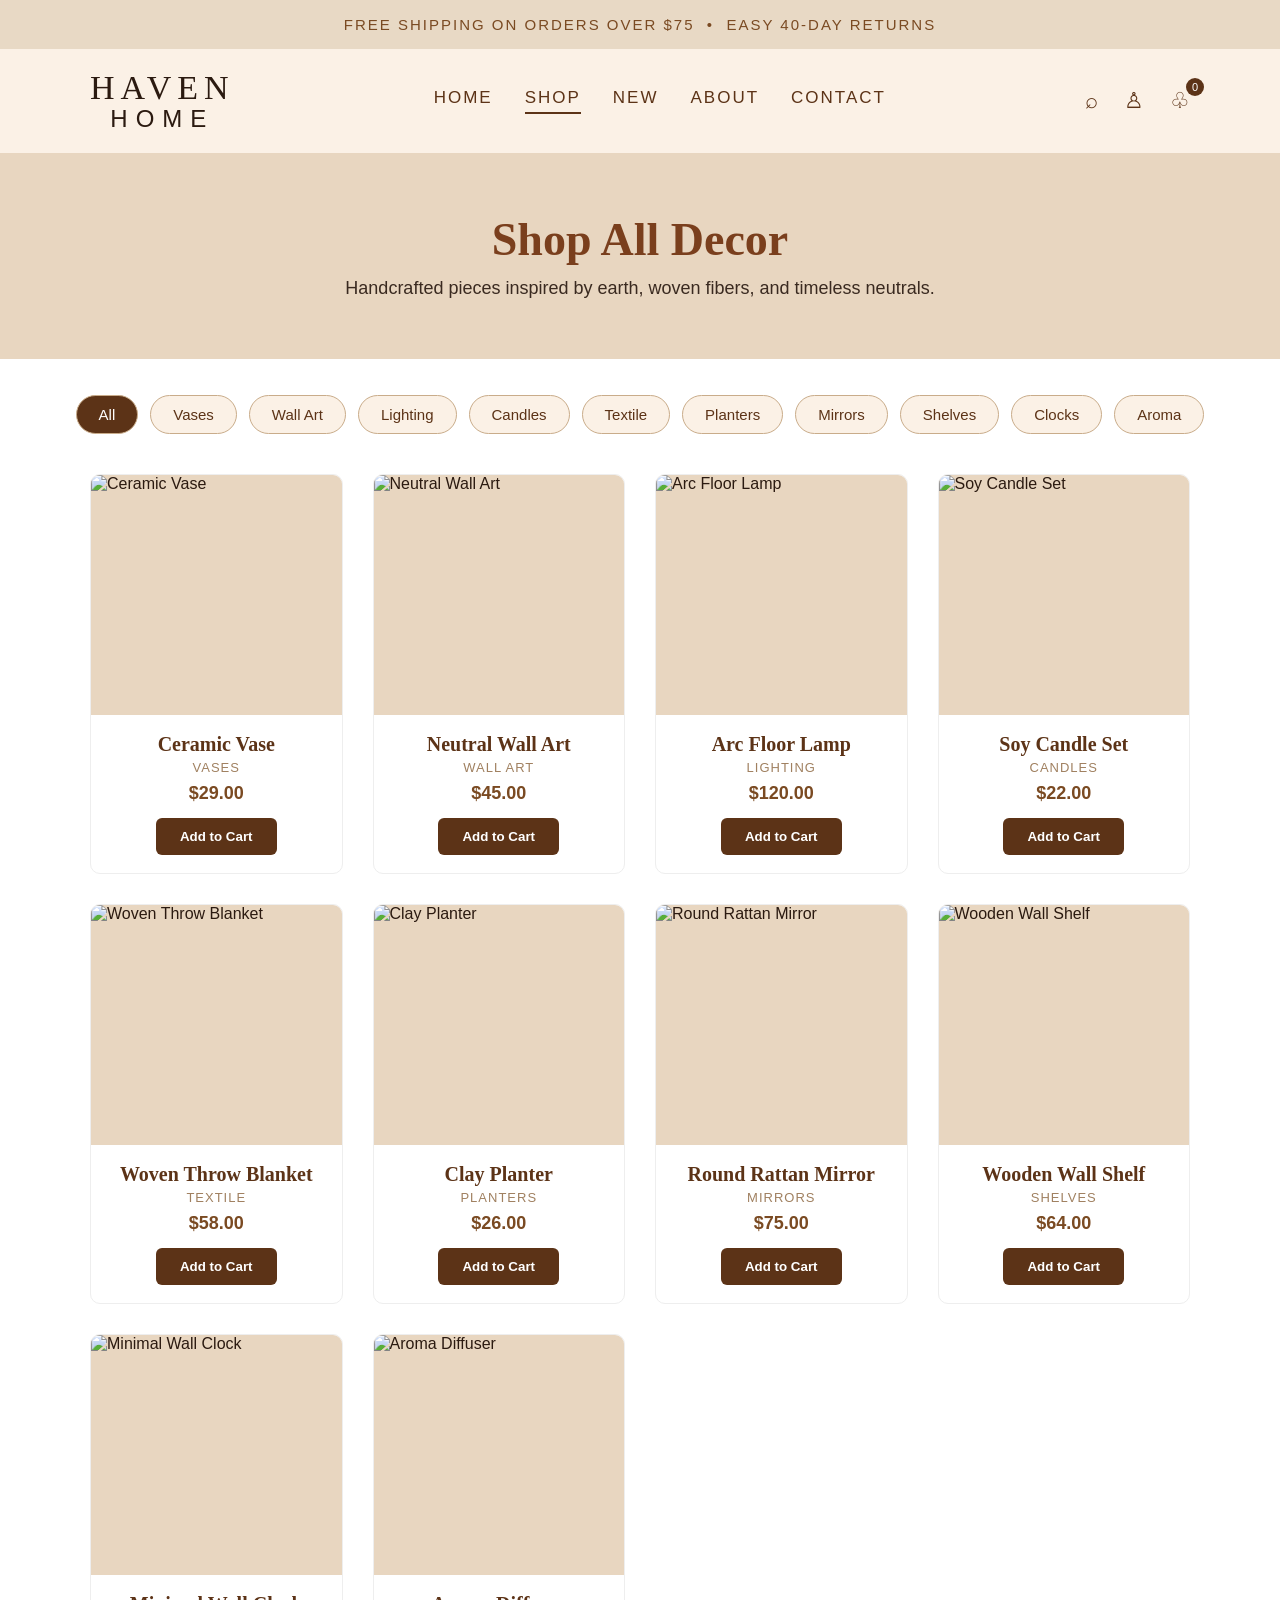
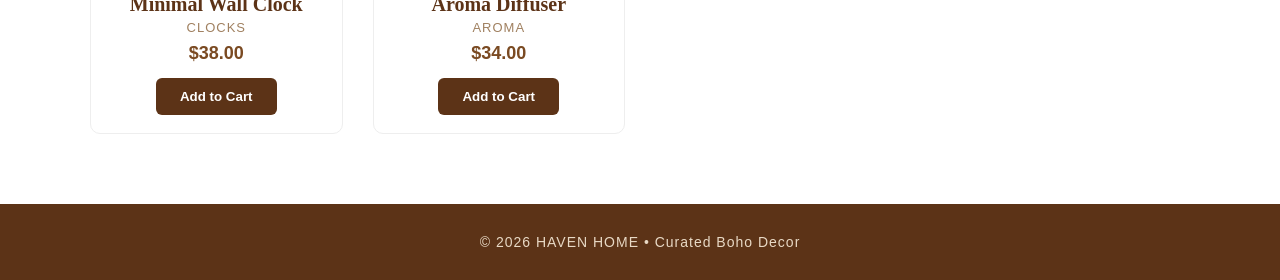
==== shop.html @ b8f20852 "Add files via upload" ====
<!DOCTYPE html>
<html lang="en">
<head>
  <meta charset="UTF-8">
  <meta name="viewport" content="width=device-width, initial-scale=1.0">
  <title>Shop - Haven Home</title>
  <style>
    * { margin: 0; padding: 0; box-sizing: border-box; }
    body { font-family: Arial, Helvetica, sans-serif; color: #2b1a10; background: #fff; }
    a { text-decoration: none; color: inherit; }

    /* Top announcement bar */
    .announce {
      background: #e8d9c5; color: #7a4a22; text-align: center;
      padding: 16px; font-size: 15px; letter-spacing: 2px; text-transform: uppercase;
    }

    /* Header / Navbar */
    header {
      background: #fbf1e6; display: flex; align-items: center;
      justify-content: space-between; padding: 20px 90px;
    }
    .logo { text-align: center; font-family: Georgia, serif; line-height: 1.1; }
    .logo .big { font-size: 34px; letter-spacing: 6px; }
    .logo .small { font-size: 24px; letter-spacing: 8px; font-family: Arial, sans-serif; }
    nav { display: flex; gap: 32px; }
    nav a { font-size: 17px; letter-spacing: 2px; text-transform: uppercase; color: #5c3317; padding-bottom: 4px; }
    nav a:hover, nav a.active { border-bottom: 2px solid #5c3317; }
    .icons { display: flex; gap: 26px; align-items: center; font-size: 22px; color: #5c3317; }
    .cart { position: relative; }
    .cart small {
      position: absolute; top: -10px; right: -14px; background: #5c3317; color: #fff;
      font-size: 11px; width: 18px; height: 18px; border-radius: 50%;
      display: flex; align-items: center; justify-content: center;
    }

    /* Page banner */
    .banner { background: #e8d6c0; text-align: center; padding: 60px 20px; }
    .banner h1 { font-family: Georgia, serif; font-size: 46px; color: #7a3f1d; margin-bottom: 12px; }
    .banner p { font-size: 18px; color: #3a2a20; }

    /* Filter buttons */
    .filters { display: flex; justify-content: center; gap: 12px; padding: 36px 20px 10px; flex-wrap: wrap; }
    .filters button {
      background: #fbf1e6; border: 1px solid #c9ac8a; color: #5c3317;
      padding: 10px 22px; border-radius: 30px; font-size: 15px; cursor: pointer; transition: 0.3s;
    }
    .filters button:hover, .filters button.active { background: #5c3317; color: #fff; }

    /* Product grid */
    .products {
      display: grid; grid-template-columns: repeat(auto-fit, minmax(230px, 1fr));
      gap: 30px; padding: 30px 90px 70px;
    }
    .card { border: 1px solid #eee; border-radius: 10px; overflow: hidden; transition: 0.3s; background: #fff; }
    .card:hover { transform: translateY(-6px); box-shadow: 0 10px 25px rgba(92,51,23,0.15); }
    .card img { width: 100%; height: 240px; object-fit: cover; display: block; background: #e8d6c0; }
    .card .info { padding: 18px; text-align: center; }
    .card h3 { font-family: Georgia, serif; font-size: 20px; color: #5c3317; margin-bottom: 4px; }
    .card .cat { font-size: 13px; color: #a08060; letter-spacing: 1px; text-transform: uppercase; margin-bottom: 8px; }
    .card .price { color: #7a4a22; font-size: 18px; font-weight: bold; margin-bottom: 14px; }
    .card button {
      background: #5c3317; color: #fff; border: none; padding: 11px 24px;
      border-radius: 6px; font-weight: bold; cursor: pointer; transition: 0.3s;
    }
    .card button:hover { background: #7a3f1d; }

    /* Footer */
    footer { background: #5c3317; color: #e8d9c5; text-align: center; padding: 30px 20px; font-size: 14px; letter-spacing: 1px; }

    @media (max-width: 900px) {
      header { flex-direction: column; gap: 16px; padding: 20px; }
      nav { gap: 18px; flex-wrap: wrap; justify-content: center; }
      .products { padding: 20px; }
    }
  </style>
</head>
<body>

  <div class="announce">Free shipping on orders over $75 &nbsp;•&nbsp; Easy 40-day returns</div>

  <header>
    <div class="logo">
      <div class="big">HAVEN</div>
      <div class="small">HOME</div>
    </div>

    <nav>
      <a href="index.html">Home</a>
      <a href="shop.html" class="active">Shop</a>
      <a href="new.html">New</a>
      <a href="about.html">About</a>
      <a href="contact.html">Contact</a>
    </nav>

    <div class="icons">
      <span>⌕</span>
      <span>♙</span>
      <span class="cart">♧<small id="cartCount">0</small></span>
    </div>
  </header>

  <section class="banner">
    <h1>Shop All Decor</h1>
    <p>Handcrafted pieces inspired by earth, woven fibers, and timeless neutrals.</p>
  </section>

  <div class="filters">
    <button class="active" data-filter="all">All</button>
    <button data-filter="Vases">Vases</button>
    <button data-filter="Wall Art">Wall Art</button>
    <button data-filter="Lighting">Lighting</button>
    <button data-filter="Candles">Candles</button>
    <button data-filter="Textile">Textile</button>
    <button data-filter="Planters">Planters</button>
    <button data-filter="Mirrors">Mirrors</button>
    <button data-filter="Shelves">Shelves</button>
    <button data-filter="Clocks">Clocks</button>
    <button data-filter="Aroma">Aroma</button>
  </div>

  <section class="products">

    <div class="card" data-cat="Vases">
      <img src="https://images.unsplash.com/photo-1612196808214-b8e1d6145a8c?auto=format&fit=crop&w=500&q=80" alt="Ceramic Vase">
      <div class="info"><h3>Ceramic Vase</h3><div class="cat">Vases</div><div class="price">$29.00</div><button onclick="addToCart()">Add to Cart</button></div>
    </div>

    <div class="card" data-cat="Wall Art">
      <img src="https://images.unsplash.com/photo-1549490349-8643362247b5?auto=format&fit=crop&w=500&q=80" alt="Neutral Wall Art">
      <div class="info"><h3>Neutral Wall Art</h3><div class="cat">Wall Art</div><div class="price">$45.00</div><button onclick="addToCart()">Add to Cart</button></div>
    </div>

    <div class="card" data-cat="Lighting">
      <img src="https://images.unsplash.com/photo-1540932239986-30128078f3c5?auto=format&fit=crop&w=500&q=80" alt="Arc Floor Lamp">
      <div class="info"><h3>Arc Floor Lamp</h3><div class="cat">Lighting</div><div class="price">$120.00</div><button onclick="addToCart()">Add to Cart</button></div>
    </div>

    <div class="card" data-cat="Candles">
      <img src="https://images.unsplash.com/photo-1603006905003-be475563bc59?auto=format&fit=crop&w=500&q=80" alt="Soy Candle Set">
      <div class="info"><h3>Soy Candle Set</h3><div class="cat">Candles</div><div class="price">$22.00</div><button onclick="addToCart()">Add to Cart</button></div>
    </div>

    <div class="card" data-cat="Textile">
      <img src="https://images.unsplash.com/photo-1584100936595-c0654b55a2e2?auto=format&fit=crop&w=500&q=80" alt="Woven Throw Blanket">
      <div class="info"><h3>Woven Throw Blanket</h3><div class="cat">Textile</div><div class="price">$58.00</div><button onclick="addToCart()">Add to Cart</button></div>
    </div>

    <div class="card" data-cat="Planters">
      <img src="https://images.unsplash.com/photo-1459411621453-7b03977f4bfc?auto=format&fit=crop&w=500&q=80" alt="Clay Planter">
      <div class="info"><h3>Clay Planter</h3><div class="cat">Planters</div><div class="price">$26.00</div><button onclick="addToCart()">Add to Cart</button></div>
    </div>

    <div class="card" data-cat="Mirrors">
      <img src="https://images.unsplash.com/photo-1618220179428-22790b461013?auto=format&fit=crop&w=500&q=80" alt="Round Rattan Mirror">
      <div class="info"><h3>Round Rattan Mirror</h3><div class="cat">Mirrors</div><div class="price">$75.00</div><button onclick="addToCart()">Add to Cart</button></div>
    </div>

    <div class="card" data-cat="Shelves">
      <img src="https://images.unsplash.com/photo-1594620302200-9a762244a156?auto=format&fit=crop&w=500&q=80" alt="Wooden Wall Shelf">
      <div class="info"><h3>Wooden Wall Shelf</h3><div class="cat">Shelves</div><div class="price">$64.00</div><button onclick="addToCart()">Add to Cart</button></div>
    </div>

    <div class="card" data-cat="Clocks">
      <img src="https://images.unsplash.com/photo-1509048191080-d2984bad6ae5?auto=format&fit=crop&w=500&q=80" alt="Minimal Wall Clock">
      <div class="info"><h3>Minimal Wall Clock</h3><div class="cat">Clocks</div><div class="price">$38.00</div><button onclick="addToCart()">Add to Cart</button></div>
    </div>

    <div class="card" data-cat="Aroma">
      <img src="https://images.unsplash.com/photo-1608571423902-eed4a5ad8108?auto=format&fit=crop&w=500&q=80" alt="Aroma Diffuser">
      <div class="info"><h3>Aroma Diffuser</h3><div class="cat">Aroma</div><div class="price">$34.00</div><button onclick="addToCart()">Add to Cart</button></div>
    </div>

  </section>

  <footer>© 2026 HAVEN HOME • Curated Boho Decor</footer>

  <script>
    // Cart count
    let count = 0;
    function addToCart() {
      count++;
      document.getElementById("cartCount").textContent = count;
    }

    // Category filter
    const buttons = document.querySelectorAll(".filters button");
    const cards = document.querySelectorAll(".card");
    buttons.forEach(btn => {
      btn.addEventListener("click", () => {
        buttons.forEach(b => b.classList.remove("active"));
        btn.classList.add("active");
        const f = btn.dataset.filter;
        cards.forEach(c => {
          c.style.display = (f === "all" || c.dataset.cat === f) ? "block" : "none";
        });
      });
    });
  </script>
</body>
</html>
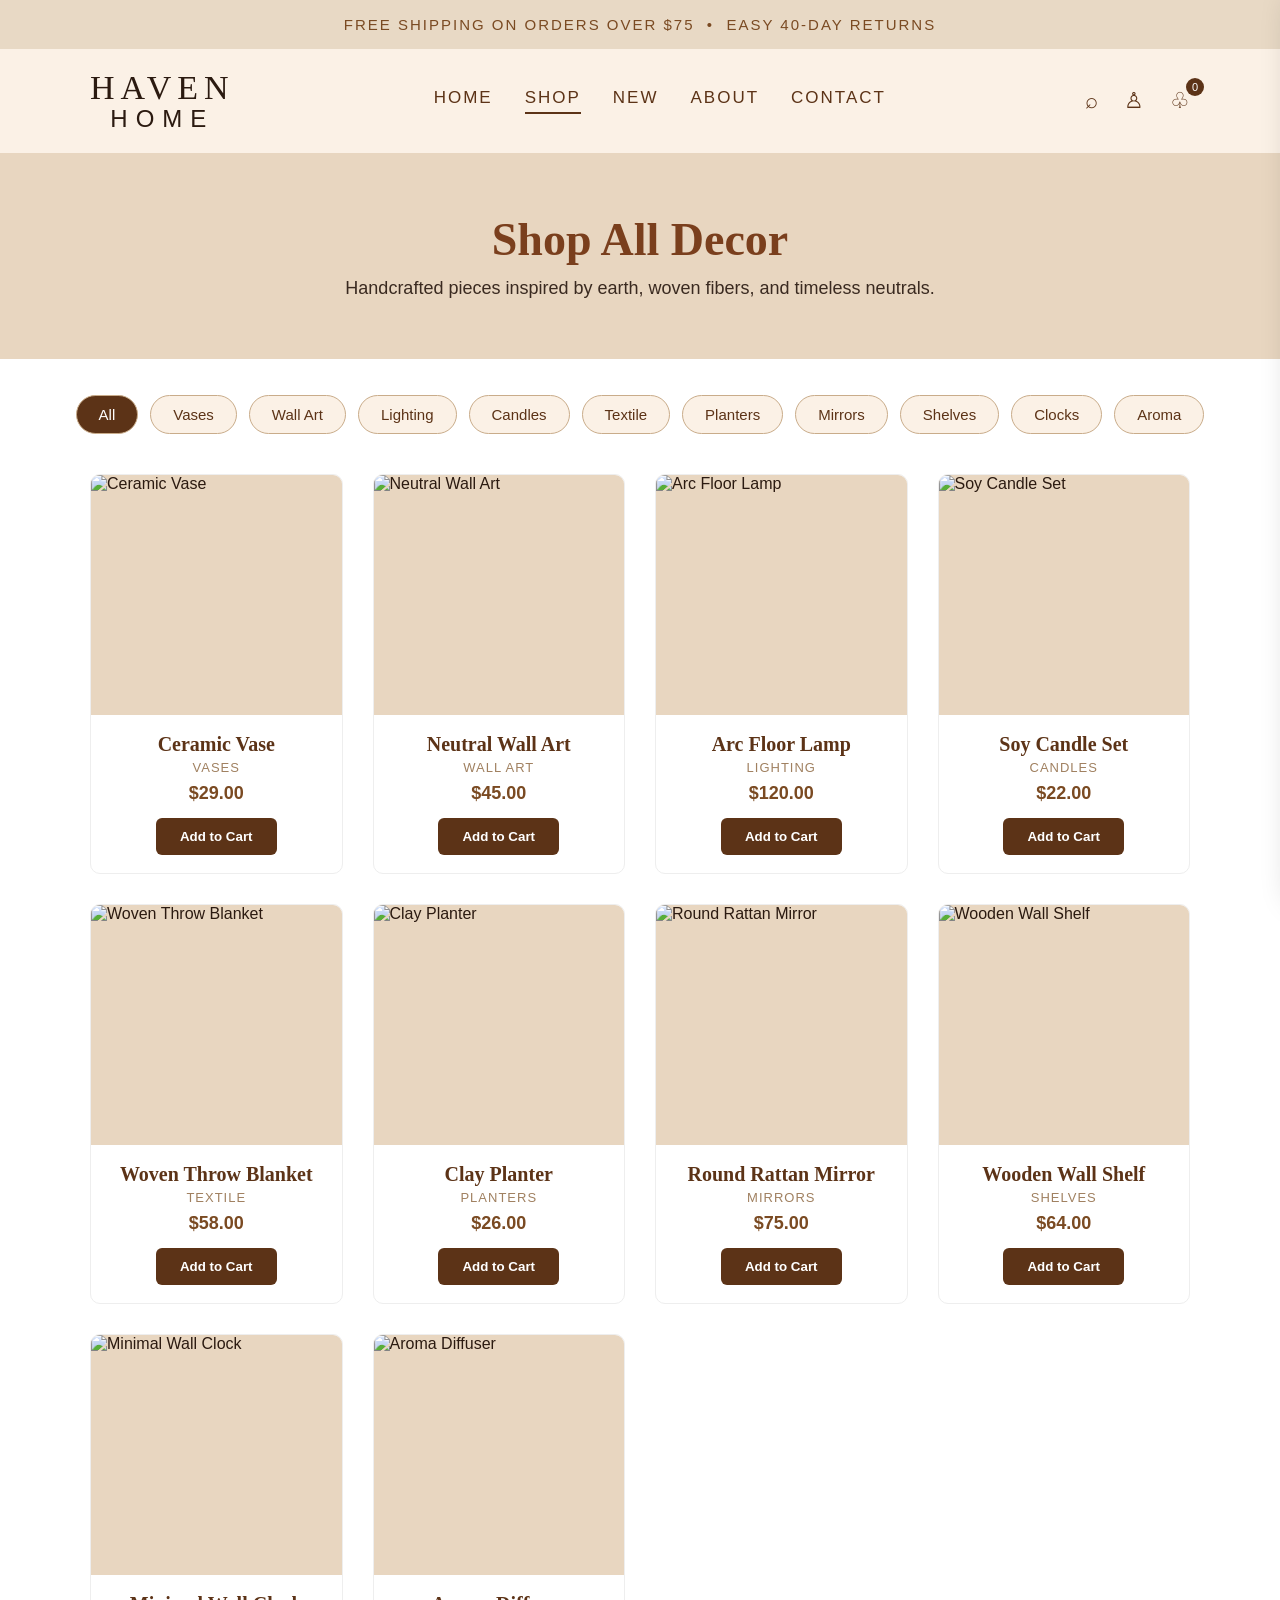
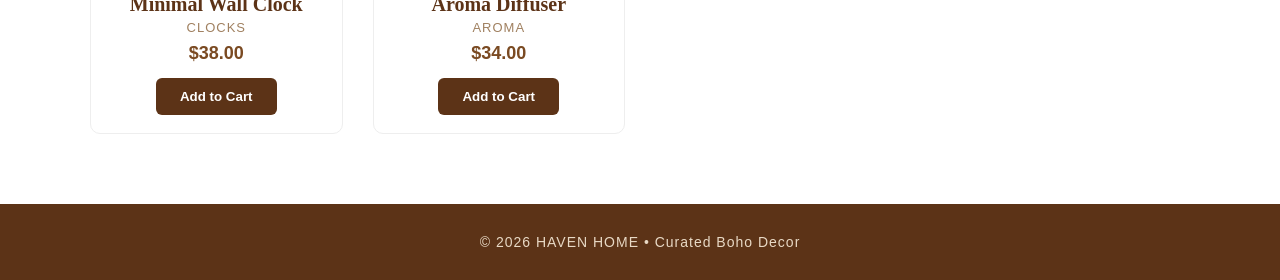
==== commit e848c9f8: "Add files via upload" ====
--- a/shop.html
+++ b/shop.html
@@ -27,7 +27,10 @@
     nav a { font-size: 17px; letter-spacing: 2px; text-transform: uppercase; color: #5c3317; padding-bottom: 4px; }
     nav a:hover, nav a.active { border-bottom: 2px solid #5c3317; }
     .icons { display: flex; gap: 26px; align-items: center; font-size: 22px; color: #5c3317; }
-    .cart { position: relative; }
+    .cart {
+      position: relative; cursor: pointer; background: none; border: none;
+      font-size: 22px; color: #5c3317; font-family: inherit;
+    }
     .cart small {
       position: absolute; top: -10px; right: -14px; background: #5c3317; color: #fff;
       font-size: 11px; width: 18px; height: 18px; border-radius: 50%;
@@ -65,6 +68,64 @@
     }
     .card button:hover { background: #7a3f1d; }
 
+    /* ---------- Cart drawer (side panel) ---------- */
+    .overlay {
+      position: fixed; inset: 0; background: rgba(0,0,0,0.45); opacity: 0;
+      pointer-events: none; transition: 0.3s; z-index: 900;
+    }
+    .overlay.show { opacity: 1; pointer-events: auto; }
+
+    .drawer {
+      position: fixed; top: 0; right: -440px; width: 420px; max-width: 100%; height: 100%;
+      background: #fff; z-index: 1000; display: flex; flex-direction: column;
+      box-shadow: -8px 0 30px rgba(0,0,0,0.2); transition: right 0.35s ease;
+    }
+    .drawer.open { right: 0; }
+
+    .drawer-head {
+      background: #fbf1e6; padding: 20px 24px; display: flex;
+      justify-content: space-between; align-items: center; border-bottom: 1px solid #eadcc9;
+    }
+    .drawer-head h2 { font-family: Georgia, serif; color: #5c3317; font-size: 24px; }
+    .close-btn { background: none; border: none; font-size: 26px; cursor: pointer; color: #5c3317; }
+
+    .drawer-items { flex: 1; overflow-y: auto; padding: 18px 24px; }
+    .d-item {
+      display: flex; gap: 14px; align-items: center; padding: 14px 0;
+      border-bottom: 1px solid #f0e6d8;
+    }
+    .d-item img { width: 76px; height: 76px; object-fit: cover; border-radius: 8px; background: #e8d6c0; }
+    .d-info { flex: 1; }
+    .d-info h4 { font-family: Georgia, serif; color: #5c3317; font-size: 16px; margin-bottom: 2px; }
+    .d-info .d-cat { font-size: 12px; color: #a08060; letter-spacing: 1px; text-transform: uppercase; margin-bottom: 4px; }
+    .d-info .d-price { font-size: 14px; color: #7a4a22; margin-bottom: 8px; }
+    .d-qty { display: flex; align-items: center; gap: 8px; }
+    .d-qty button {
+      width: 26px; height: 26px; border: 1px solid #c9ac8a; background: #fbf1e6;
+      color: #5c3317; border-radius: 5px; font-size: 16px; cursor: pointer;
+    }
+    .d-qty button:hover { background: #5c3317; color: #fff; }
+    .d-qty span { min-width: 18px; text-align: center; font-weight: bold; font-size: 14px; }
+    .d-right { text-align: right; }
+    .d-right .d-total { font-weight: bold; color: #5c3317; font-size: 15px; margin-bottom: 8px; }
+    .d-remove { background: none; border: none; color: #b03a2e; cursor: pointer; font-size: 18px; }
+
+    .d-empty { text-align: center; padding: 60px 10px; color: #7a4a22; }
+    .d-empty h3 { font-family: Georgia, serif; color: #5c3317; font-size: 24px; margin-bottom: 8px; }
+
+    .drawer-foot { padding: 20px 24px; background: #fbf1e6; border-top: 1px solid #eadcc9; }
+    .d-row { display: flex; justify-content: space-between; margin-bottom: 8px; font-size: 15px; }
+    .d-row.big { font-size: 19px; font-weight: bold; color: #5c3317; border-top: 1px solid #c9ac8a; padding-top: 10px; margin-top: 6px; }
+    .d-note { font-size: 12px; color: #7a4a22; margin-bottom: 10px; }
+    .d-btn {
+      display: block; width: 100%; text-align: center; background: #5c3317; color: #fff;
+      border: none; padding: 13px; border-radius: 6px; font-weight: bold; font-size: 15px;
+      cursor: pointer; margin-top: 10px; transition: 0.3s;
+    }
+    .d-btn:hover { background: #7a3f1d; }
+    .d-btn.light { background: transparent; color: #5c3317; border: 1px solid #5c3317; }
+    .d-btn.light:hover { background: #5c3317; color: #fff; }
+
     /* Footer */
     footer { background: #5c3317; color: #e8d9c5; text-align: center; padding: 30px 20px; font-size: 14px; letter-spacing: 1px; }
 
@@ -96,7 +157,7 @@
     <div class="icons">
       <span>⌕</span>
       <span>♙</span>
-      <span class="cart">♧<small id="cartCount">0</small></span>
+      <button class="cart" onclick="openCart()" title="Open Cart">♧<small id="cartCount">0</small></button>
     </div>
   </header>
 
@@ -123,67 +184,185 @@
 
     <div class="card" data-cat="Vases">
       <img src="https://images.unsplash.com/photo-1612196808214-b8e1d6145a8c?auto=format&fit=crop&w=500&q=80" alt="Ceramic Vase">
-      <div class="info"><h3>Ceramic Vase</h3><div class="cat">Vases</div><div class="price">$29.00</div><button onclick="addToCart()">Add to Cart</button></div>
+      <div class="info"><h3>Ceramic Vase</h3><div class="cat">Vases</div><div class="price">$29.00</div><button onclick="addToCart(this)">Add to Cart</button></div>
     </div>
 
     <div class="card" data-cat="Wall Art">
       <img src="https://images.unsplash.com/photo-1549490349-8643362247b5?auto=format&fit=crop&w=500&q=80" alt="Neutral Wall Art">
-      <div class="info"><h3>Neutral Wall Art</h3><div class="cat">Wall Art</div><div class="price">$45.00</div><button onclick="addToCart()">Add to Cart</button></div>
+      <div class="info"><h3>Neutral Wall Art</h3><div class="cat">Wall Art</div><div class="price">$45.00</div><button onclick="addToCart(this)">Add to Cart</button></div>
     </div>
 
     <div class="card" data-cat="Lighting">
       <img src="https://images.unsplash.com/photo-1540932239986-30128078f3c5?auto=format&fit=crop&w=500&q=80" alt="Arc Floor Lamp">
-      <div class="info"><h3>Arc Floor Lamp</h3><div class="cat">Lighting</div><div class="price">$120.00</div><button onclick="addToCart()">Add to Cart</button></div>
+      <div class="info"><h3>Arc Floor Lamp</h3><div class="cat">Lighting</div><div class="price">$120.00</div><button onclick="addToCart(this)">Add to Cart</button></div>
     </div>
 
     <div class="card" data-cat="Candles">
       <img src="https://images.unsplash.com/photo-1603006905003-be475563bc59?auto=format&fit=crop&w=500&q=80" alt="Soy Candle Set">
-      <div class="info"><h3>Soy Candle Set</h3><div class="cat">Candles</div><div class="price">$22.00</div><button onclick="addToCart()">Add to Cart</button></div>
+      <div class="info"><h3>Soy Candle Set</h3><div class="cat">Candles</div><div class="price">$22.00</div><button onclick="addToCart(this)">Add to Cart</button></div>
     </div>
 
     <div class="card" data-cat="Textile">
       <img src="https://images.unsplash.com/photo-1584100936595-c0654b55a2e2?auto=format&fit=crop&w=500&q=80" alt="Woven Throw Blanket">
-      <div class="info"><h3>Woven Throw Blanket</h3><div class="cat">Textile</div><div class="price">$58.00</div><button onclick="addToCart()">Add to Cart</button></div>
+      <div class="info"><h3>Woven Throw Blanket</h3><div class="cat">Textile</div><div class="price">$58.00</div><button onclick="addToCart(this)">Add to Cart</button></div>
     </div>
 
     <div class="card" data-cat="Planters">
       <img src="https://images.unsplash.com/photo-1459411621453-7b03977f4bfc?auto=format&fit=crop&w=500&q=80" alt="Clay Planter">
-      <div class="info"><h3>Clay Planter</h3><div class="cat">Planters</div><div class="price">$26.00</div><button onclick="addToCart()">Add to Cart</button></div>
+      <div class="info"><h3>Clay Planter</h3><div class="cat">Planters</div><div class="price">$26.00</div><button onclick="addToCart(this)">Add to Cart</button></div>
     </div>
 
     <div class="card" data-cat="Mirrors">
       <img src="https://images.unsplash.com/photo-1618220179428-22790b461013?auto=format&fit=crop&w=500&q=80" alt="Round Rattan Mirror">
-      <div class="info"><h3>Round Rattan Mirror</h3><div class="cat">Mirrors</div><div class="price">$75.00</div><button onclick="addToCart()">Add to Cart</button></div>
+      <div class="info"><h3>Round Rattan Mirror</h3><div class="cat">Mirrors</div><div class="price">$75.00</div><button onclick="addToCart(this)">Add to Cart</button></div>
     </div>
 
     <div class="card" data-cat="Shelves">
       <img src="https://images.unsplash.com/photo-1594620302200-9a762244a156?auto=format&fit=crop&w=500&q=80" alt="Wooden Wall Shelf">
-      <div class="info"><h3>Wooden Wall Shelf</h3><div class="cat">Shelves</div><div class="price">$64.00</div><button onclick="addToCart()">Add to Cart</button></div>
+      <div class="info"><h3>Wooden Wall Shelf</h3><div class="cat">Shelves</div><div class="price">$64.00</div><button onclick="addToCart(this)">Add to Cart</button></div>
     </div>
 
     <div class="card" data-cat="Clocks">
       <img src="https://images.unsplash.com/photo-1509048191080-d2984bad6ae5?auto=format&fit=crop&w=500&q=80" alt="Minimal Wall Clock">
-      <div class="info"><h3>Minimal Wall Clock</h3><div class="cat">Clocks</div><div class="price">$38.00</div><button onclick="addToCart()">Add to Cart</button></div>
+      <div class="info"><h3>Minimal Wall Clock</h3><div class="cat">Clocks</div><div class="price">$38.00</div><button onclick="addToCart(this)">Add to Cart</button></div>
     </div>
 
     <div class="card" data-cat="Aroma">
       <img src="https://images.unsplash.com/photo-1608571423902-eed4a5ad8108?auto=format&fit=crop&w=500&q=80" alt="Aroma Diffuser">
-      <div class="info"><h3>Aroma Diffuser</h3><div class="cat">Aroma</div><div class="price">$34.00</div><button onclick="addToCart()">Add to Cart</button></div>
+      <div class="info"><h3>Aroma Diffuser</h3><div class="cat">Aroma</div><div class="price">$34.00</div><button onclick="addToCart(this)">Add to Cart</button></div>
     </div>
 
   </section>
 
   <footer>© 2026 HAVEN HOME • Curated Boho Decor</footer>
 
+  <!-- Cart drawer: Add to Cart ya cart icon dabane par khulta hai -->
+  <div class="overlay" id="overlay" onclick="closeCart()"></div>
+  <aside class="drawer" id="drawer">
+    <div class="drawer-head">
+      <h2>Your Cart (<span id="drawerCount">0</span>)</h2>
+      <button class="close-btn" onclick="closeCart()">✕</button>
+    </div>
+
+    <div class="drawer-items" id="drawerItems"></div>
+
+    <div class="drawer-foot" id="drawerFoot">
+      <div class="d-row"><span>Subtotal</span><span id="dSub">$0.00</span></div>
+      <div class="d-row"><span>Shipping</span><span id="dShip">$0.00</span></div>
+      <div class="d-note" id="dNote"></div>
+      <div class="d-row big"><span>Total</span><span id="dTotal">$0.00</span></div>
+      <a href="cart.html" class="d-btn">Proceed to Checkout</a>
+      <button class="d-btn light" onclick="closeCart()">Continue Shopping</button>
+    </div>
+  </aside>
+
   <script>
-    // Cart count
-    let count = 0;
-    function addToCart() {
-      count++;
-      document.getElementById("cartCount").textContent = count;
-    }
-
-    // Category filter
+    // ---------- Cart data (browser mein save, cart.html ke saath shared) ----------
+    function loadCart() {
+      try { return JSON.parse(localStorage.getItem("havenCart")) || []; }
+      catch (e) { return []; }
+    }
+    function saveCart(cart) {
+      try { localStorage.setItem("havenCart", JSON.stringify(cart)); } catch (e) {}
+    }
+    const money = n => "$" + n.toFixed(2);
+
+    // ---------- Drawer ----------
+    function openCart() {
+      renderCart();
+      document.getElementById("drawer").classList.add("open");
+      document.getElementById("overlay").classList.add("show");
+    }
+    function closeCart() {
+      document.getElementById("drawer").classList.remove("open");
+      document.getElementById("overlay").classList.remove("show");
+    }
+
+    function renderCart() {
+      const cart = loadCart();
+      const totalQty = cart.reduce((s, i) => s + i.qty, 0);
+      document.getElementById("cartCount").textContent = totalQty;
+      document.getElementById("drawerCount").textContent = totalQty;
+
+      const box = document.getElementById("drawerItems");
+      const foot = document.getElementById("drawerFoot");
+
+      if (cart.length === 0) {
+        box.innerHTML = '<div class="d-empty"><h3>Your cart is empty</h3><p>Add some beautiful decor pieces!</p></div>';
+        foot.style.display = "none";
+        return;
+      }
+      foot.style.display = "block";
+
+      box.innerHTML = cart.map((item, i) => `
+        <div class="d-item">
+          <img src="${item.img}" alt="${item.name}">
+          <div class="d-info">
+            <h4>${item.name}</h4>
+            <div class="d-cat">${item.category}</div>
+            <div class="d-price">${money(item.price)} each</div>
+            <div class="d-qty">
+              <button onclick="changeQty(${i}, -1)">−</button>
+              <span>${item.qty}</span>
+              <button onclick="changeQty(${i}, 1)">+</button>
+            </div>
+          </div>
+          <div class="d-right">
+            <div class="d-total">${money(item.price * item.qty)}</div>
+            <button class="d-remove" onclick="removeItem(${i})" title="Remove">🗑</button>
+          </div>
+        </div>
+      `).join("");
+
+      const subtotal = cart.reduce((s, i) => s + i.price * i.qty, 0);
+      const shipping = subtotal >= 75 ? 0 : 8;
+      document.getElementById("dSub").textContent = money(subtotal);
+      document.getElementById("dShip").textContent = shipping === 0 ? "FREE" : money(shipping);
+      document.getElementById("dNote").textContent =
+        shipping === 0 ? "You got free shipping! 🎉" : "Add " + money(75 - subtotal) + " more for free shipping.";
+      document.getElementById("dTotal").textContent = money(subtotal + shipping);
+    }
+
+    function changeQty(index, change) {
+      const cart = loadCart();
+      cart[index].qty += change;
+      if (cart[index].qty <= 0) cart.splice(index, 1);
+      saveCart(cart);
+      renderCart();
+    }
+    function removeItem(index) {
+      const cart = loadCart();
+      cart.splice(index, 1);
+      saveCart(cart);
+      renderCart();
+    }
+
+    // ---------- Add to Cart: product ki details save hoti hain aur cart panel khul jata hai ----------
+    function addToCart(btn) {
+      const card = btn.closest(".card");
+      const product = {
+        name: card.querySelector("h3").textContent,
+        category: card.dataset.cat,
+        price: parseFloat(card.querySelector(".price").textContent.replace("$", "")),
+        img: card.querySelector("img").src,
+        qty: 1
+      };
+
+      const cart = loadCart();
+      const existing = cart.find(item => item.name === product.name);
+      if (existing) { existing.qty++; } else { cart.push(product); }
+      saveCart(cart);
+
+      openCart();
+    }
+
+    // Esc dabane se cart band
+    document.addEventListener("keydown", e => { if (e.key === "Escape") closeCart(); });
+
+    // Page khulte hi badge update
+    renderCart();
+
+    // ---------- Category filter ----------
     const buttons = document.querySelectorAll(".filters button");
     const cards = document.querySelectorAll(".card");
     buttons.forEach(btn => {
